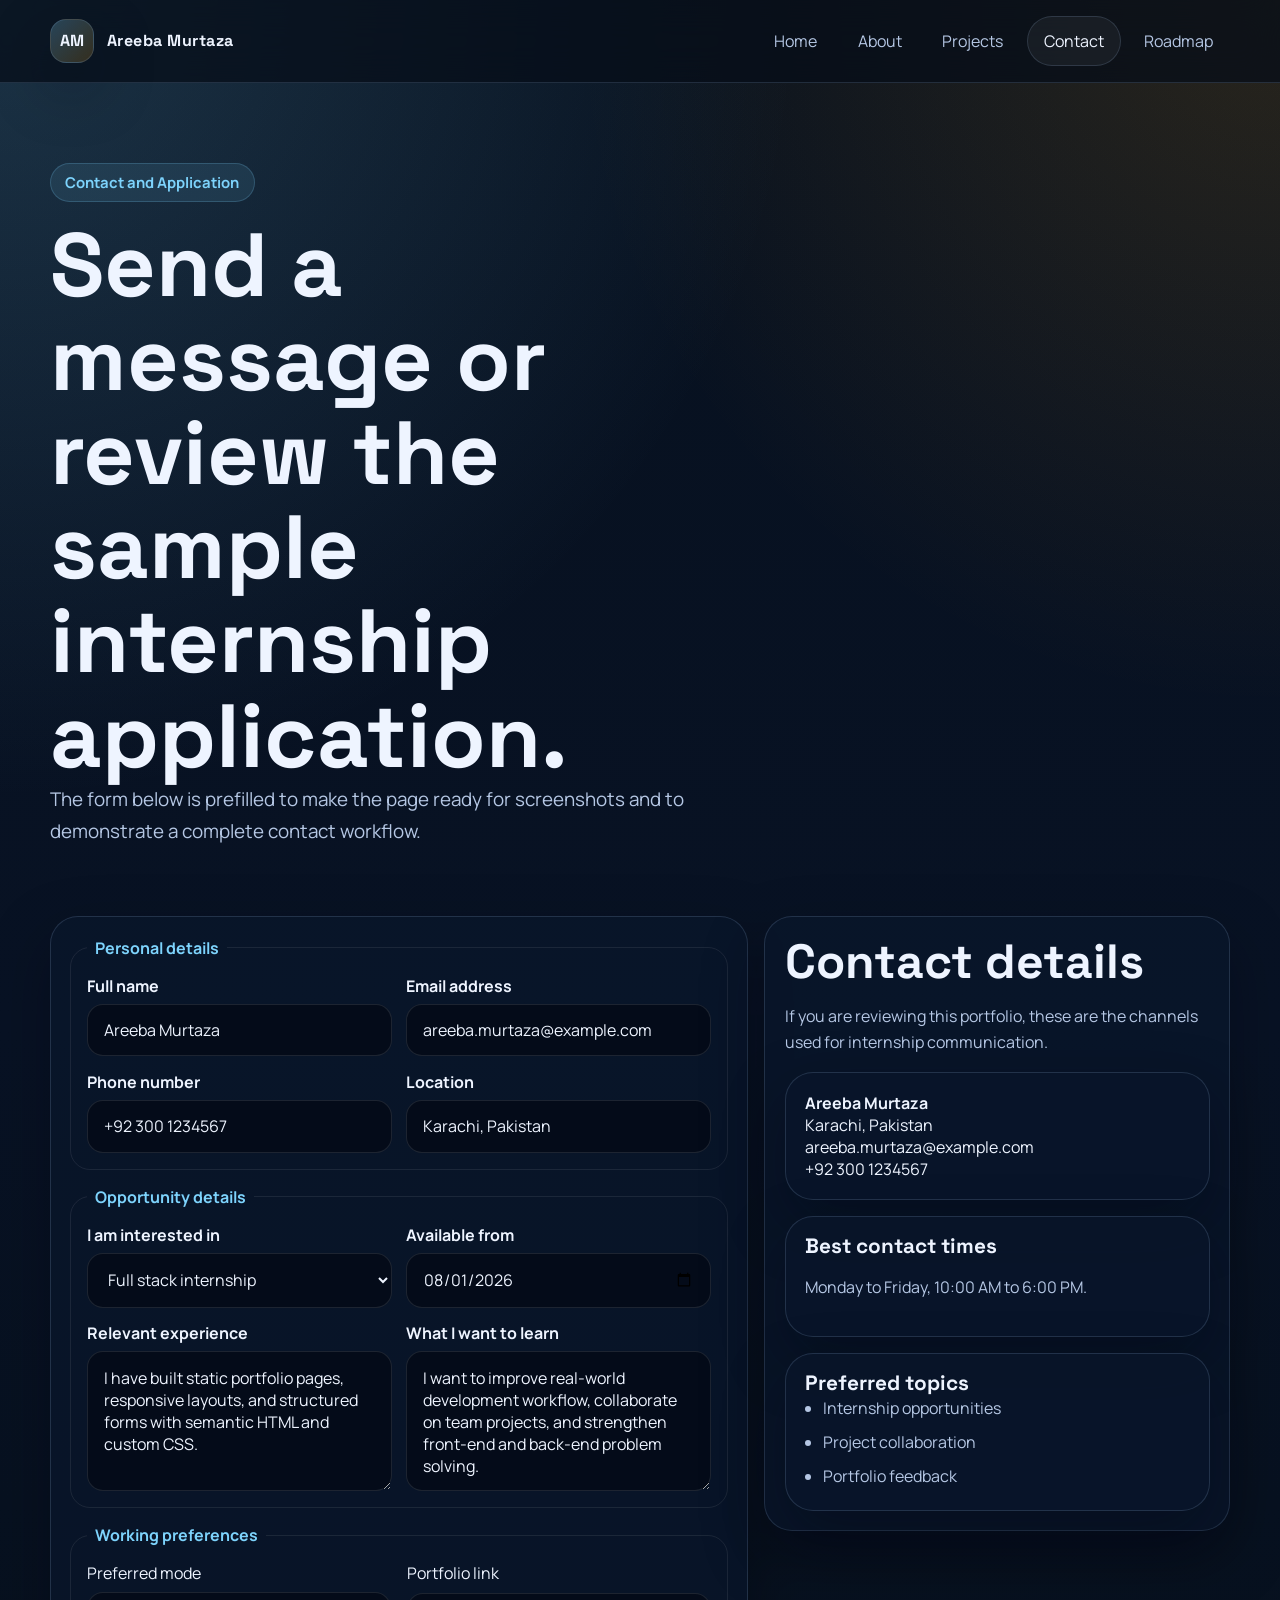
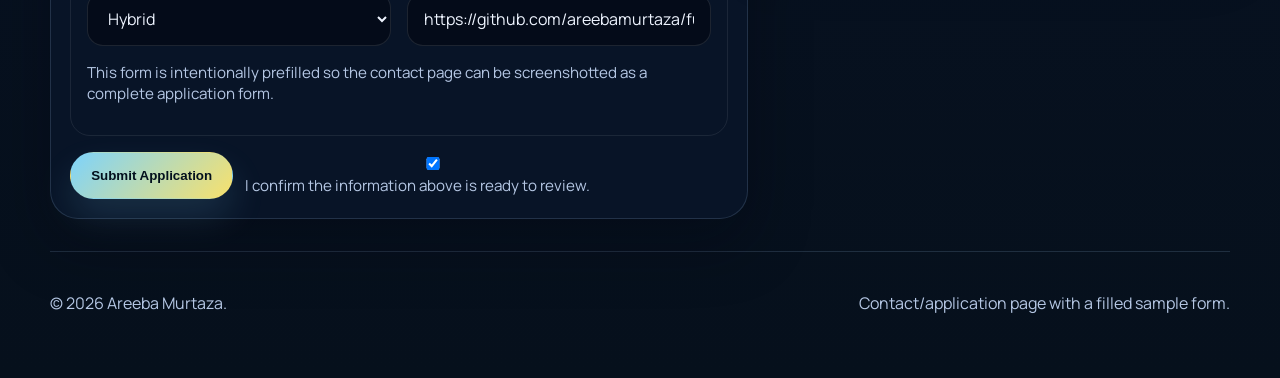
==== contact.html @ 61dd8318 "added portfolio website files" ====
<!DOCTYPE html>
<html lang="en">
<head>
    <meta charset="UTF-8">
    <meta name="viewport" content="width=device-width, initial-scale=1.0">
    <meta name="description" content="Contact and internship application form for Areeba Murtaza.">
    <title>Contact | Areeba Murtaza</title>
    <link rel="stylesheet" href="style.css">
</head>
<body>
    <a class="skip-link" href="#main-content">Skip to content</a>
    <header class="site-header">
        <div class="container">
            <nav class="navbar" aria-label="Primary">
                <a class="brand" href="index.html">
                    <span class="brand-mark">AM</span>
                    <span>Areeba Murtaza</span>
                </a>
                <div class="nav-links">
                    <a href="index.html">Home</a>
                    <a href="about.html">About</a>
                    <a href="projects.html">Projects</a>
                    <a class="active" href="contact.html" aria-current="page">Contact</a>
                    <a href="roadmap.html">Roadmap</a>
                </div>
            </nav>
        </div>
    </header>

    <main id="main-content" class="container">
        <section class="page-hero">
            <div class="section-header">
                <div>
                    <div class="kicker">Contact and Application</div>
                    <h1>Send a message or review the sample internship application.</h1>
                    <p class="lead">The form below is prefilled to make the page ready for screenshots and to demonstrate a complete contact workflow.</p>
                </div>
            </div>
        </section>

        <div class="form-layout">
            <section class="form-panel">
                <form action="#" method="post">
                    <fieldset>
                        <legend>Personal details</legend>
                        <div class="form-grid">
                            <div class="field">
                                <label for="fullName">Full name</label>
                                <input id="fullName" name="fullName" type="text" value="Areeba Murtaza">
                            </div>
                            <div class="field">
                                <label for="email">Email address</label>
                                <input id="email" name="email" type="email" value="areeba.murtaza@example.com">
                            </div>
                            <div class="field">
                                <label for="phone">Phone number</label>
                                <input id="phone" name="phone" type="tel" value="+92 300 1234567">
                            </div>
                            <div class="field">
                                <label for="location">Location</label>
                                <input id="location" name="location" type="text" value="Karachi, Pakistan">
                            </div>
                        </div>
                    </fieldset>

                    <fieldset>
                        <legend>Opportunity details</legend>
                        <div class="form-grid">
                            <div class="field">
                                <label for="interest">I am interested in</label>
                                <select id="interest" name="interest">
                                    <option selected>Full stack internship</option>
                                    <option>Frontend role</option>
                                    <option>UI development</option>
                                    <option>Web design support</option>
                                </select>
                            </div>
                            <div class="field">
                                <label for="startDate">Available from</label>
                                <input id="startDate" name="startDate" type="date" value="2026-08-01">
                            </div>
                            <div class="field">
                                <label for="experience">Relevant experience</label>
                                <textarea id="experience" name="experience">I have built static portfolio pages, responsive layouts, and structured forms with semantic HTML and custom CSS.</textarea>
                            </div>
                            <div class="field">
                                <label for="goals">What I want to learn</label>
                                <textarea id="goals" name="goals">I want to improve real-world development workflow, collaborate on team projects, and strengthen front-end and back-end problem solving.</textarea>
                            </div>
                        </div>
                    </fieldset>

                    <fieldset>
                        <legend>Working preferences</legend>
                        <div class="grid-2">
                            <label class="field">
                                <span>Preferred mode</span>
                                <select name="mode">
                                    <option selected>Hybrid</option>
                                    <option>Remote</option>
                                    <option>On-site</option>
                                </select>
                            </label>
                            <label class="field">
                                <span>Portfolio link</span>
                                <input type="url" name="portfolio" value="https://github.com/areebamurtaza/fullstack-portfolio" >
                            </label>
                        </div>
                        <p class="helper">This form is intentionally prefilled so the contact page can be screenshotted as a complete application form.</p>
                    </fieldset>

                    <div class="form-actions">
                        <button class="button button-primary" type="submit">Submit Application</button>
                        <label class="helper"><input type="checkbox" checked> I confirm the information above is ready to review.</label>
                    </div>
                </form>
            </section>

            <aside class="info-panel">
                <h2>Contact details</h2>
                <p>If you are reviewing this portfolio, these are the channels used for internship communication.</p>
                <address class="panel" style="font-style: normal;">
                    <strong>Areeba Murtaza</strong><br>
                    Karachi, Pakistan<br>
                    <a href="mailto:areeba.murtaza@example.com">areeba.murtaza@example.com</a><br>
                    <a href="tel:+923001234567">+92 300 1234567</a>
                </address>
                <div class="note" style="margin-top: 1rem;">
                    <h3>Best contact times</h3>
                    <p>Monday to Friday, 10:00 AM to 6:00 PM.</p>
                </div>
                <div class="note" style="margin-top: 1rem;">
                    <h3>Preferred topics</h3>
                    <ul class="bullets">
                        <li>Internship opportunities</li>
                        <li>Project collaboration</li>
                        <li>Portfolio feedback</li>
                    </ul>
                </div>
            </aside>
        </div>
    </main>

    <footer class="site-footer">
        <div class="container footer-inner">
            <p>&copy; 2026 Areeba Murtaza.</p>
            <p>Contact/application page with a filled sample form.</p>
        </div>
    </footer>
</body>
</html>
---- style.css ----
@import url('https://fonts.googleapis.com/css2?family=Manrope:wght@400;500;600;700;800&family=Space+Grotesk:wght@500;700&display=swap');

:root {
    --bg: #07111f;
    --bg-soft: #0c1a2f;
    --panel: rgba(10, 23, 43, 0.78);
    --panel-strong: #102544;
    --card: rgba(14, 31, 56, 0.9);
    --text: #eef4ff;
    --muted: #b5c7e4;
    --accent: #7dd3fc;
    --accent-2: #f59e0b;
    --border: rgba(150, 180, 222, 0.18);
    --shadow: 0 24px 60px rgba(1, 6, 16, 0.35);
    --radius-xl: 28px;
    --radius-lg: 20px;
    --radius-md: 16px;
    --container: 1180px;
}

* {
    box-sizing: border-box;
}

html {
    scroll-behavior: smooth;
}

body {
    margin: 0;
    font-family: 'Manrope', sans-serif;
    color: var(--text);
    background:
        radial-gradient(circle at top left, rgba(125, 211, 252, 0.18), transparent 34%),
        radial-gradient(circle at top right, rgba(245, 158, 11, 0.14), transparent 30%),
        linear-gradient(180deg, #07111f 0%, #081224 52%, #06101c 100%);
    min-height: 100vh;
}

body::before {
    content: '';
    position: fixed;
    inset: 0;
    pointer-events: none;
    background-image: linear-gradient(rgba(255,255,255,0.025) 1px, transparent 1px),
        linear-gradient(90deg, rgba(255,255,255,0.025) 1px, transparent 1px);
    background-size: 36px 36px;
    mask-image: linear-gradient(180deg, rgba(0,0,0,0.65), transparent 95%);
    opacity: 0.45;
    z-index: -1;
}

img {
    max-width: 100%;
    display: block;
}

a {
    color: inherit;
    text-decoration: none;
}

.skip-link {
    position: absolute;
    left: -999px;
    top: 12px;
    z-index: 1000;
    background: #fff;
    color: #0f172a;
    padding: 0.75rem 1rem;
    border-radius: 999px;
}

.skip-link:focus {
    left: 16px;
}

.container {
    width: min(100% - 2rem, var(--container));
    margin: 0 auto;
}

.site-header {
    position: sticky;
    top: 0;
    z-index: 50;
    backdrop-filter: blur(18px);
    background: rgba(6, 13, 24, 0.72);
    border-bottom: 1px solid var(--border);
}

.navbar {
    display: flex;
    align-items: center;
    justify-content: space-between;
    gap: 1rem;
    padding: 1rem 0;
}

.brand {
    display: inline-flex;
    align-items: center;
    gap: 0.8rem;
    font-family: 'Space Grotesk', sans-serif;
    font-weight: 700;
    letter-spacing: 0.03em;
}

.brand-mark {
    width: 44px;
    height: 44px;
    display: grid;
    place-items: center;
    border-radius: 16px;
    background: linear-gradient(135deg, rgba(125, 211, 252, 0.25), rgba(245, 158, 11, 0.18));
    border: 1px solid var(--border);
    box-shadow: var(--shadow);
}

.nav-links {
    display: flex;
    flex-wrap: wrap;
    gap: 0.4rem;
}

.nav-links a {
    padding: 0.8rem 1rem;
    border-radius: 999px;
    color: var(--muted);
    border: 1px solid transparent;
    transition: 180ms ease;
}

.nav-links a:hover,
.nav-links a:focus-visible,
.nav-links a.active,
.nav-links a[aria-current='page'] {
    color: var(--text);
    border-color: var(--border);
    background: rgba(255, 255, 255, 0.05);
}

.hero,
.page-hero {
    padding: 5rem 0 3rem;
}

.hero-grid {
    display: grid;
    grid-template-columns: minmax(0, 1.2fr) minmax(320px, 0.8fr);
    gap: 2rem;
    align-items: center;
}

.kicker {
    display: inline-flex;
    align-items: center;
    gap: 0.6rem;
    padding: 0.55rem 0.9rem;
    border-radius: 999px;
    background: rgba(125, 211, 252, 0.1);
    border: 1px solid rgba(125, 211, 252, 0.2);
    color: var(--accent);
    font-size: 0.93rem;
    font-weight: 700;
    margin-bottom: 1rem;
}

h1,
h2,
h3,
h4 {
    margin: 0;
    font-family: 'Space Grotesk', sans-serif;
    line-height: 1.05;
}

h1 {
    font-size: clamp(2.7rem, 7vw, 5.6rem);
    max-width: 11ch;
}

h2 {
    font-size: clamp(2rem, 4vw, 3rem);
    margin-bottom: 1rem;
}

h3 {
    font-size: 1.3rem;
}

.lead {
    color: var(--muted);
    font-size: clamp(1.05rem, 2vw, 1.18rem);
    line-height: 1.7;
    max-width: 62ch;
    margin: 1.25rem 0 1.75rem;
}

.actions {
    display: flex;
    flex-wrap: wrap;
    gap: 0.85rem;
    margin-bottom: 2rem;
}

.button {
    display: inline-flex;
    align-items: center;
    justify-content: center;
    gap: 0.5rem;
    padding: 0.95rem 1.25rem;
    border-radius: 999px;
    border: 1px solid transparent;
    font-weight: 700;
    transition: 180ms ease;
}

.button-primary {
    color: #03101d;
    background: linear-gradient(135deg, #7dd3fc, #f8e16c);
    box-shadow: 0 18px 36px rgba(125, 211, 252, 0.14);
}

.button-secondary {
    color: var(--text);
    border-color: var(--border);
    background: rgba(255, 255, 255, 0.04);
}

.button:hover,
.button:focus-visible {
    transform: translateY(-1px);
}

.hero-metrics,
.stats,
.skill-chips,
.pill-list {
    display: flex;
    flex-wrap: wrap;
    gap: 0.85rem;
}

.metric,
.stat,
.pill,
.tag,
.skill {
    padding: 1rem 1.1rem;
    border-radius: var(--radius-md);
    background: rgba(255, 255, 255, 0.05);
    border: 1px solid var(--border);
    box-shadow: var(--shadow);
}

.metric strong,
.stat strong {
    display: block;
    font-size: 1.4rem;
    font-family: 'Space Grotesk', sans-serif;
}

.visual-card {
    position: relative;
    overflow: hidden;
    padding: 1.25rem;
    border-radius: var(--radius-xl);
    background: linear-gradient(180deg, rgba(16, 37, 68, 0.92), rgba(8, 18, 36, 0.92));
    border: 1px solid var(--border);
    box-shadow: var(--shadow);
}

.visual-card::before {
    content: '';
    position: absolute;
    inset: auto -30% -35% auto;
    width: 260px;
    height: 260px;
    border-radius: 50%;
    background: radial-gradient(circle, rgba(125, 211, 252, 0.3), transparent 65%);
}

.profile-panel,
.section,
.card,
.timeline-item,
.form-panel,
.info-panel,
.callout,
.note,
.panel {
    background: var(--panel);
    border: 1px solid var(--border);
    box-shadow: var(--shadow);
    border-radius: var(--radius-xl);
}

.profile-panel {
    padding: 1.3rem;
}

.profile-panel figure {
    margin: 0;
}

.avatar {
    aspect-ratio: 1;
    width: 100%;
    border-radius: 22px;
    background:
        radial-gradient(circle at 30% 25%, rgba(125, 211, 252, 0.88), transparent 28%),
        radial-gradient(circle at 78% 16%, rgba(245, 158, 11, 0.78), transparent 22%),
        linear-gradient(160deg, #14335d, #0a1427 68%);
    border: 1px solid rgba(255,255,255,0.1);
    display: grid;
    place-items: center;
    font-family: 'Space Grotesk', sans-serif;
    font-size: clamp(3rem, 8vw, 5rem);
    letter-spacing: 0.08em;
    color: #fff;
    margin-bottom: 1rem;
}

.profile-panel figcaption {
    color: var(--muted);
    line-height: 1.6;
}

.section {
    padding: 1.5rem;
    margin: 0 0 1.5rem;
}

.section-header {
    display: flex;
    flex-wrap: wrap;
    align-items: end;
    justify-content: space-between;
    gap: 1rem;
    margin-bottom: 1.35rem;
}

.section-header p {
    margin: 0;
    color: var(--muted);
    max-width: 58ch;
}

.grid-2,
.grid-3,
.grid-4 {
    display: grid;
    gap: 1rem;
}

.grid-2 {
    grid-template-columns: repeat(2, minmax(0, 1fr));
}

.grid-3 {
    grid-template-columns: repeat(3, minmax(0, 1fr));
}

.grid-4 {
    grid-template-columns: repeat(4, minmax(0, 1fr));
}

.card,
.timeline-item,
.form-panel,
.info-panel,
.callout,
.note,
.panel {
    padding: 1.2rem;
}

.card p,
.timeline-item p,
.info-panel p,
.callout p,
.note p,
.panel p {
    color: var(--muted);
    line-height: 1.65;
}

.card ul,
.list,
.timeline,
.feature-list,
.bullets {
    margin: 0;
    padding-left: 1.15rem;
    color: var(--muted);
    line-height: 1.7;
}

.card ul li + li,
.list li + li,
.feature-list li + li,
.bullets li + li {
    margin-top: 0.45rem;
}

.badge-row {
    display: flex;
    flex-wrap: wrap;
    gap: 0.5rem;
    margin-top: 1rem;
}

.badge,
.skill,
.tag,
.pill {
    display: inline-flex;
    align-items: center;
    gap: 0.4rem;
    font-size: 0.95rem;
    color: var(--text);
}

.timeline {
    list-style: none;
    padding: 0;
    margin: 0;
    display: grid;
    gap: 1rem;
}

.timeline-item {
    position: relative;
}

.timeline-item time {
    display: inline-block;
    margin-bottom: 0.6rem;
    color: var(--accent);
    font-weight: 700;
}

.progress {
    height: 0.7rem;
    border-radius: 999px;
    background: rgba(255,255,255,0.08);
    overflow: hidden;
    margin-top: 0.6rem;
}

.progress span {
    display: block;
    height: 100%;
    border-radius: inherit;
    background: linear-gradient(90deg, #7dd3fc, #f59e0b);
}

.project-card {
    display: flex;
    flex-direction: column;
    gap: 1rem;
    min-height: 100%;
}

.project-media {
    border-radius: 20px;
    min-height: 170px;
    padding: 1rem;
    background:
        radial-gradient(circle at top left, rgba(125, 211, 252, 0.24), transparent 26%),
        radial-gradient(circle at bottom right, rgba(245, 158, 11, 0.18), transparent 24%),
        linear-gradient(160deg, rgba(17, 43, 77, 0.95), rgba(8, 18, 36, 0.95));
    border: 1px solid rgba(255,255,255,0.08);
    display: flex;
    flex-direction: column;
    justify-content: end;
}

.project-media strong {
    font-family: 'Space Grotesk', sans-serif;
    font-size: 1.2rem;
}

.project-meta,
.meta {
    display: flex;
    flex-wrap: wrap;
    gap: 0.5rem;
    color: var(--muted);
    font-size: 0.95rem;
}

.project-meta span,
.meta span {
    padding: 0.45rem 0.7rem;
    border-radius: 999px;
    background: rgba(255,255,255,0.05);
    border: 1px solid var(--border);
}

.table {
    width: 100%;
    border-collapse: collapse;
    overflow: hidden;
}

.table th,
.table td {
    padding: 0.85rem;
    text-align: left;
    border-bottom: 1px solid rgba(255,255,255,0.08);
}

.table th {
    color: var(--accent);
    font-weight: 700;
}

.form-layout {
    display: grid;
    grid-template-columns: minmax(0, 1.2fr) minmax(300px, 0.8fr);
    gap: 1rem;
    align-items: start;
}

form {
    display: grid;
    gap: 1rem;
}

fieldset {
    margin: 0;
    padding: 1rem;
    border-radius: 20px;
    border: 1px solid rgba(255,255,255,0.08);
}

legend {
    padding: 0 0.5rem;
    color: var(--accent);
    font-weight: 700;
}

.form-grid {
    display: grid;
    grid-template-columns: repeat(2, minmax(0, 1fr));
    gap: 0.9rem;
}

.field {
    display: grid;
    gap: 0.45rem;
}

.field label {
    font-weight: 700;
}

input,
select,
textarea {
    width: 100%;
    padding: 0.9rem 1rem;
    border-radius: 16px;
    border: 1px solid rgba(255,255,255,0.1);
    background: rgba(2, 7, 15, 0.55);
    color: var(--text);
    font: inherit;
}

textarea {
    min-height: 140px;
    resize: vertical;
}

input::placeholder,
textarea::placeholder {
    color: rgba(181, 199, 228, 0.7);
}

.form-actions {
    display: flex;
    flex-wrap: wrap;
    gap: 0.75rem;
    align-items: center;
}

.helper {
    color: var(--muted);
    font-size: 0.95rem;
}

.site-footer {
    padding: 2rem 0 3rem;
    color: var(--muted);
}

.footer-inner {
    display: flex;
    flex-wrap: wrap;
    justify-content: space-between;
    gap: 1rem;
    padding-top: 1.5rem;
    border-top: 1px solid var(--border);
}

@media (max-width: 960px) {
    .hero-grid,
    .grid-2,
    .grid-3,
    .grid-4,
    .form-layout {
        grid-template-columns: 1fr;
    }

    h1 {
        max-width: 100%;
    }
}

@media (max-width: 720px) {
    .navbar {
        flex-direction: column;
        align-items: flex-start;
    }

    .nav-links {
        width: 100%;
    }

    .nav-links a {
        flex: 1 1 auto;
        text-align: center;
    }

    .hero,
    .page-hero {
        padding-top: 3rem;
    }

    .section,
    .profile-panel,
    .card,
    .timeline-item,
    .form-panel,
    .info-panel,
    .callout,
    .note,
    .panel {
        border-radius: 22px;
    }

    .form-grid {
        grid-template-columns: 1fr;
    }
}
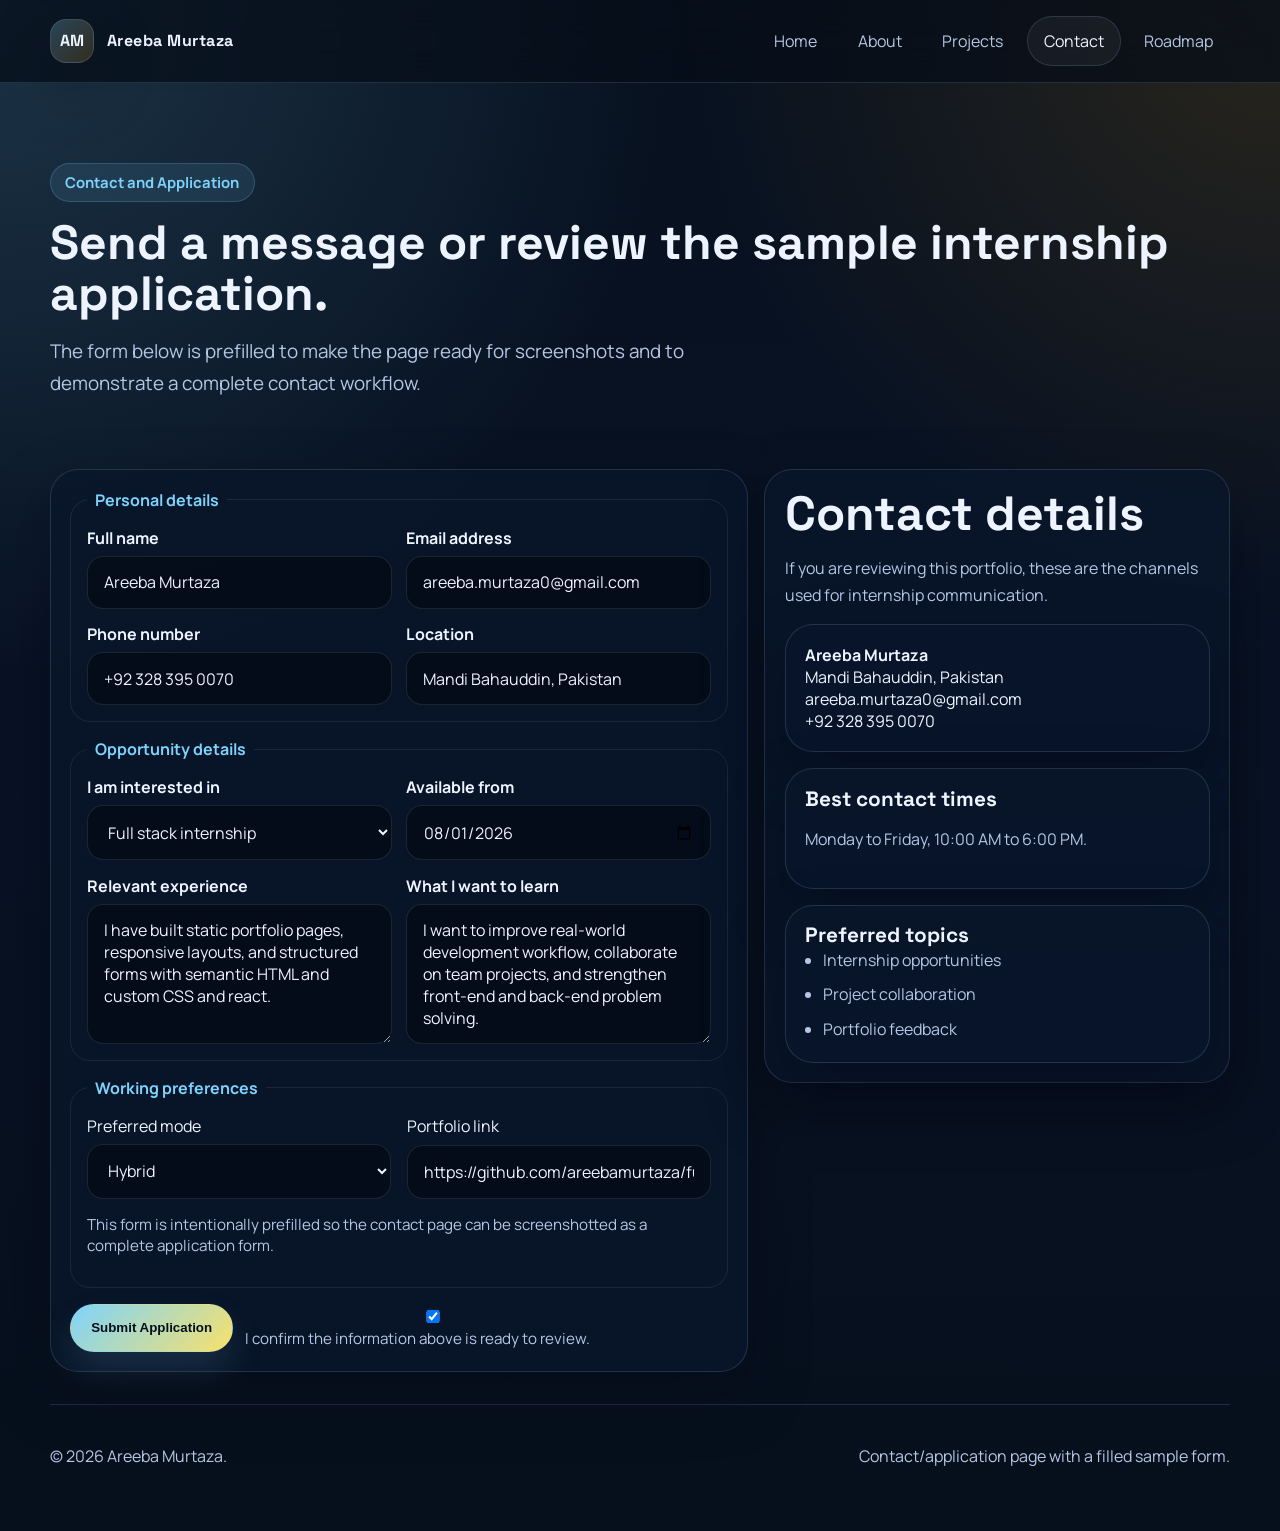
==== commit 96b4be5f: "added screenshot of all pages of home" ====
--- a/contact.html
+++ b/contact.html
@@ -32,7 +32,7 @@
             <div class="section-header">
                 <div>
                     <div class="kicker">Contact and Application</div>
-                    <h1>Send a message or review the sample internship application.</h1>
+                    <h2>Send a message or review the sample internship application.</h2>
                     <p class="lead">The form below is prefilled to make the page ready for screenshots and to demonstrate a complete contact workflow.</p>
                 </div>
             </div>
@@ -50,15 +50,15 @@
                             </div>
                             <div class="field">
                                 <label for="email">Email address</label>
-                                <input id="email" name="email" type="email" value="areeba.murtaza@example.com">
+                                <input id="email" name="email" type="email" value="areeba.murtaza0@gmail.com">
                             </div>
                             <div class="field">
                                 <label for="phone">Phone number</label>
-                                <input id="phone" name="phone" type="tel" value="+92 300 1234567">
+                                <input id="phone" name="phone" type="tel" value="+92 328 395 0070">
                             </div>
                             <div class="field">
                                 <label for="location">Location</label>
-                                <input id="location" name="location" type="text" value="Karachi, Pakistan">
+                                <input id="location" name="location" type="text" value="Mandi Bahauddin, Pakistan">
                             </div>
                         </div>
                     </fieldset>
@@ -81,7 +81,7 @@
                             </div>
                             <div class="field">
                                 <label for="experience">Relevant experience</label>
-                                <textarea id="experience" name="experience">I have built static portfolio pages, responsive layouts, and structured forms with semantic HTML and custom CSS.</textarea>
+                                <textarea id="experience" name="experience">I have built static portfolio pages, responsive layouts, and structured forms with semantic HTML and custom CSS and react.</textarea>
                             </div>
                             <div class="field">
                                 <label for="goals">What I want to learn</label>
@@ -121,9 +121,9 @@
                 <p>If you are reviewing this portfolio, these are the channels used for internship communication.</p>
                 <address class="panel" style="font-style: normal;">
                     <strong>Areeba Murtaza</strong><br>
-                    Karachi, Pakistan<br>
-                    <a href="mailto:areeba.murtaza@example.com">areeba.murtaza@example.com</a><br>
-                    <a href="tel:+923001234567">+92 300 1234567</a>
+                    Mandi Bahauddin, Pakistan<br>
+                    <a href="mailto:areeba.murtaza0@gmail.com">areeba.murtaza0@gmail.com</a><br>
+                    <a href="tel:+923283950070">+92 328 395 0070</a>
                 </address>
                 <div class="note" style="margin-top: 1rem;">
                     <h3>Best contact times</h3>
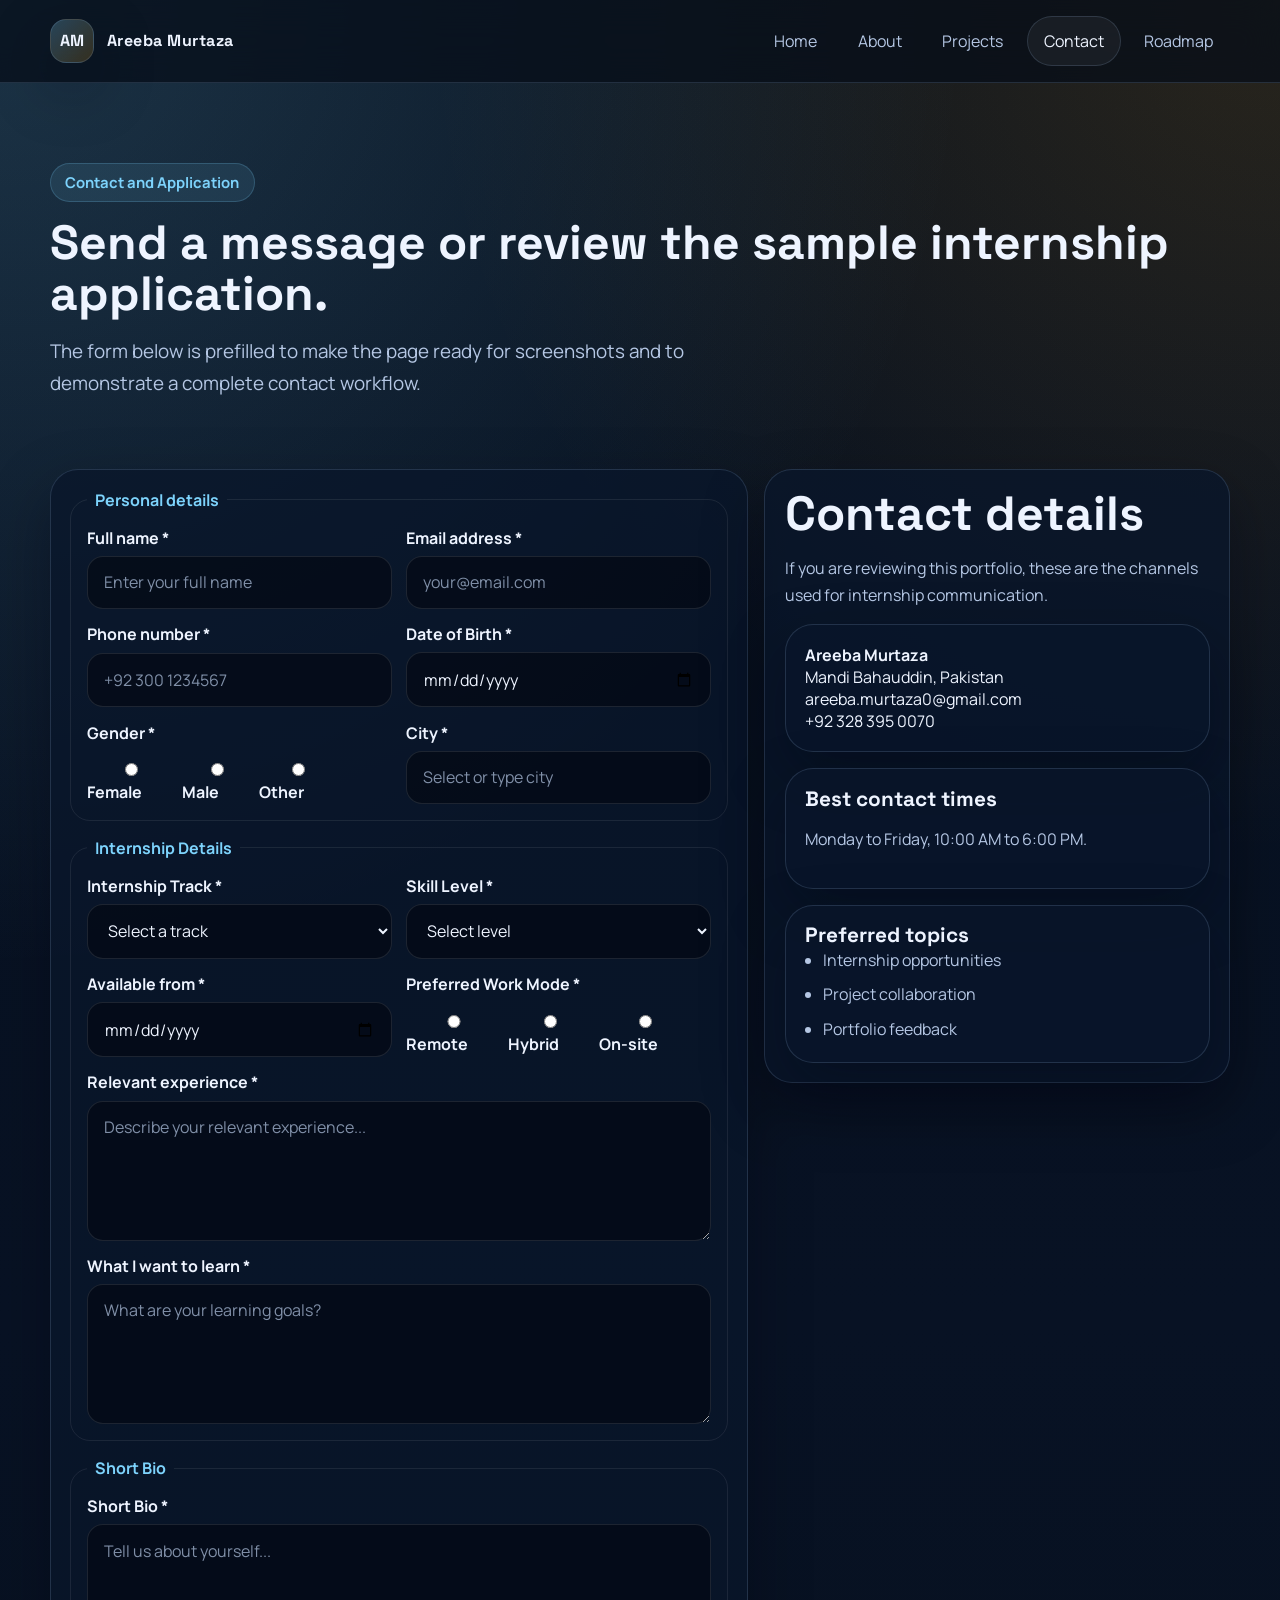
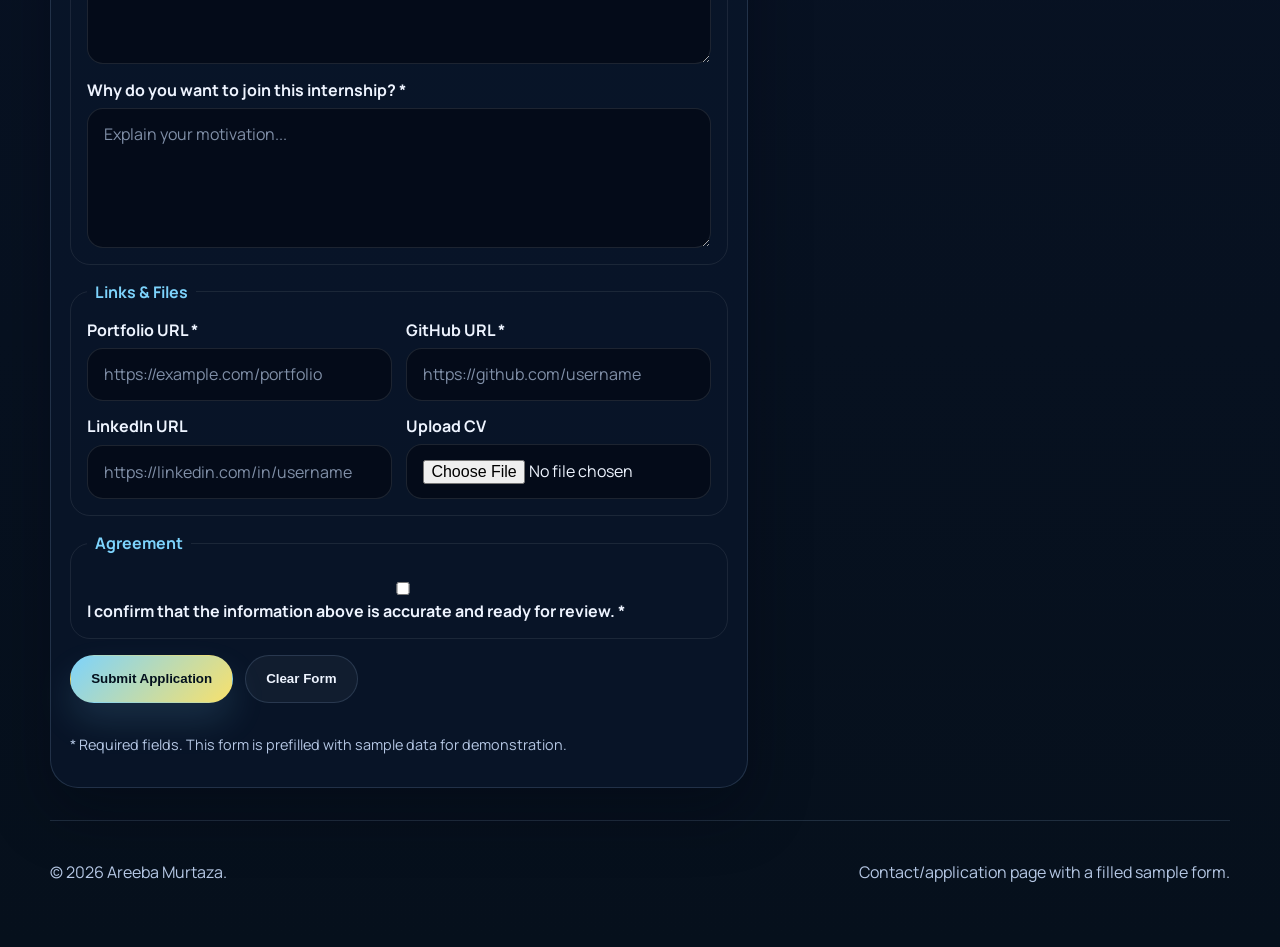
==== commit 05a595ad: "made the fields of input in contact page required" ====
--- a/contact.html
+++ b/contact.html
@@ -45,74 +45,140 @@
                         <legend>Personal details</legend>
                         <div class="form-grid">
                             <div class="field">
-                                <label for="fullName">Full name</label>
-                                <input id="fullName" name="fullName" type="text" value="Areeba Murtaza">
-                            </div>
-                            <div class="field">
-                                <label for="email">Email address</label>
-                                <input id="email" name="email" type="email" value="areeba.murtaza0@gmail.com">
-                            </div>
-                            <div class="field">
-                                <label for="phone">Phone number</label>
-                                <input id="phone" name="phone" type="tel" value="+92 328 395 0070">
-                            </div>
-                            <div class="field">
-                                <label for="location">Location</label>
-                                <input id="location" name="location" type="text" value="Mandi Bahauddin, Pakistan">
-                            </div>
-                        </div>
-                    </fieldset>
-
-                    <fieldset>
-                        <legend>Opportunity details</legend>
-                        <div class="form-grid">
-                            <div class="field">
-                                <label for="interest">I am interested in</label>
-                                <select id="interest" name="interest">
-                                    <option selected>Full stack internship</option>
-                                    <option>Frontend role</option>
-                                    <option>UI development</option>
-                                    <option>Web design support</option>
+                                <label for="fullName">Full name *</label>
+                                <input id="fullName" name="fullName" type="text" placeholder="Enter your full name" required minlength="3" maxlength="50">
+                            </div>
+                            <div class="field">
+                                <label for="email">Email address *</label>
+                                <input id="email" name="email" type="email" placeholder="your@email.com" required>
+                            </div>
+                            <div class="field">
+                                <label for="phone">Phone number *</label>
+                                <input id="phone" name="phone" type="tel" placeholder="+92 300 1234567" required pattern="[0-9+\-\s]{10,}">
+                            </div>
+                            <div class="field">
+                                <label for="dob">Date of Birth *</label>
+                                <input id="dob" name="dob" type="date" required>
+                            </div>
+                            <div class="field">
+                                <label>Gender *</label>
+                                <div style="display: flex; gap: 1rem; margin-top: 0.45rem;">
+                                    <label><input type="radio" name="gender" value="Female" required> Female</label>
+                                    <label><input type="radio" name="gender" value="Male" required> Male</label>
+                                    <label><input type="radio" name="gender" value="Other" required> Other</label>
+                                </div>
+                            </div>
+                            <div class="field">
+                                <label for="city">City *</label>
+                                <input id="city" name="city" list="cities" placeholder="Select or type city" required>
+                                <datalist id="cities">
+                                    <option value="Karachi"></option>
+                                    <option value="Lahore"></option>
+                                    <option value="Islamabad"></option>
+                                    <option value="Rawalpindi"></option>
+                                    <option value="Multan"></option>
+                                    <option value="Mandi Bahauddin"></option>
+                                </datalist>
+                            </div>
+                        </div>
+                    </fieldset>
+
+                    <fieldset>
+                        <legend>Internship Details</legend>
+                        <div class="form-grid">
+                            <div class="field">
+                                <label for="track">Internship Track *</label>
+                                <select id="track" name="track" required>
+                                    <option value="">Select a track</option>
+                                    <option>Full Stack Development</option>
+                                    <option>Frontend Development</option>
+                                    <option>UI/UX Design</option>
+                                    <option>Web Design</option>
                                 </select>
                             </div>
                             <div class="field">
-                                <label for="startDate">Available from</label>
-                                <input id="startDate" name="startDate" type="date" value="2026-08-01">
-                            </div>
-                            <div class="field">
-                                <label for="experience">Relevant experience</label>
-                                <textarea id="experience" name="experience">I have built static portfolio pages, responsive layouts, and structured forms with semantic HTML and custom CSS and react.</textarea>
-                            </div>
-                            <div class="field">
-                                <label for="goals">What I want to learn</label>
-                                <textarea id="goals" name="goals">I want to improve real-world development workflow, collaborate on team projects, and strengthen front-end and back-end problem solving.</textarea>
-                            </div>
-                        </div>
-                    </fieldset>
-
-                    <fieldset>
-                        <legend>Working preferences</legend>
-                        <div class="grid-2">
-                            <label class="field">
-                                <span>Preferred mode</span>
-                                <select name="mode">
-                                    <option selected>Hybrid</option>
-                                    <option>Remote</option>
-                                    <option>On-site</option>
+                                <label for="skillLevel">Skill Level *</label>
+                                <select id="skillLevel" name="skillLevel" required>
+                                    <option value="">Select level</option>
+                                    <option>Beginner</option>
+                                    <option>Intermediate</option>
+                                    <option>Advanced</option>
                                 </select>
+                            </div>
+                            <div class="field">
+                                <label for="startDate">Available from *</label>
+                                <input id="startDate" name="startDate" type="date" required>
+                            </div>
+                            <div class="field">
+                                <label>Preferred Work Mode *</label>
+                                <div style="display: flex; gap: 1rem; margin-top: 0.45rem;">
+                                    <label><input type="radio" name="workMode" value="Remote" required> Remote</label>
+                                    <label><input type="radio" name="workMode" value="Hybrid" required> Hybrid</label>
+                                    <label><input type="radio" name="workMode" value="On-site" required> On-site</label>
+                                </div>
+                            </div>
+                            <div class="field" style="grid-column: 1 / -1;">
+                                <label for="experience">Relevant experience *</label>
+                                <textarea id="experience" name="experience" placeholder="Describe your relevant experience..." required minlength="20" maxlength="500"></textarea>
+                            </div>
+                            <div class="field" style="grid-column: 1 / -1;">
+                                <label for="goals">What I want to learn *</label>
+                                <textarea id="goals" name="goals" placeholder="What are your learning goals?" required minlength="30" maxlength="500"></textarea>
+                            </div>
+                        </div>
+                    </fieldset>
+
+                    <fieldset>
+                        <legend>Short Bio</legend>
+                        <div class="form-grid">
+                            <div class="field" style="grid-column: 1 / -1;">
+                                <label for="bio">Short Bio *</label>
+                                <textarea id="bio" name="bio" placeholder="Tell us about yourself..." required minlength="20" maxlength="300"></textarea>
+                            </div>
+                            <div class="field" style="grid-column: 1 / -1;">
+                                <label for="whyJoin">Why do you want to join this internship? *</label>
+                                <textarea id="whyJoin" name="whyJoin" placeholder="Explain your motivation..." required minlength="30" maxlength="500"></textarea>
+                            </div>
+                        </div>
+                    </fieldset>
+
+                    <fieldset>
+                        <legend>Links & Files</legend>
+                        <div class="form-grid">
+                            <div class="field">
+                                <label for="portfolio">Portfolio URL *</label>
+                                <input id="portfolio" name="portfolio" type="url" placeholder="https://example.com/portfolio" required>
+                            </div>
+                            <div class="field">
+                                <label for="github">GitHub URL *</label>
+                                <input id="github" name="github" type="url" placeholder="https://github.com/username" required>
+                            </div>
+                            <div class="field">
+                                <label for="linkedin">LinkedIn URL</label>
+                                <input id="linkedin" name="linkedin" type="url" placeholder="https://linkedin.com/in/username">
+                            </div>
+                            <div class="field">
+                                <label for="cv">Upload CV</label>
+                                <input id="cv" name="cv" type="file" accept=".pdf,.doc,.docx">
+                            </div>
+                        </div>
+                    </fieldset>
+                    </fieldset>
+
+                    <fieldset>
+                        <legend>Agreement</legend>
+                        <div class="field" style="margin-top: 0.5rem;">
+                            <label>
+                                <input type="checkbox" name="agreement" required> I confirm that the information above is accurate and ready for review. *
                             </label>
-                            <label class="field">
-                                <span>Portfolio link</span>
-                                <input type="url" name="portfolio" value="https://github.com/areebamurtaza/fullstack-portfolio" >
-                            </label>
-                        </div>
-                        <p class="helper">This form is intentionally prefilled so the contact page can be screenshotted as a complete application form.</p>
+                        </div>
                     </fieldset>
 
                     <div class="form-actions">
                         <button class="button button-primary" type="submit">Submit Application</button>
-                        <label class="helper"><input type="checkbox" checked> I confirm the information above is ready to review.</label>
+                        <button class="button button-secondary" type="reset">Clear Form</button>
                     </div>
+                    <p class="helper" style="margin-top: 1rem; font-size: 0.9rem;">* Required fields. This form is prefilled with sample data for demonstration.</p>
                 </form>
             </section>
 
